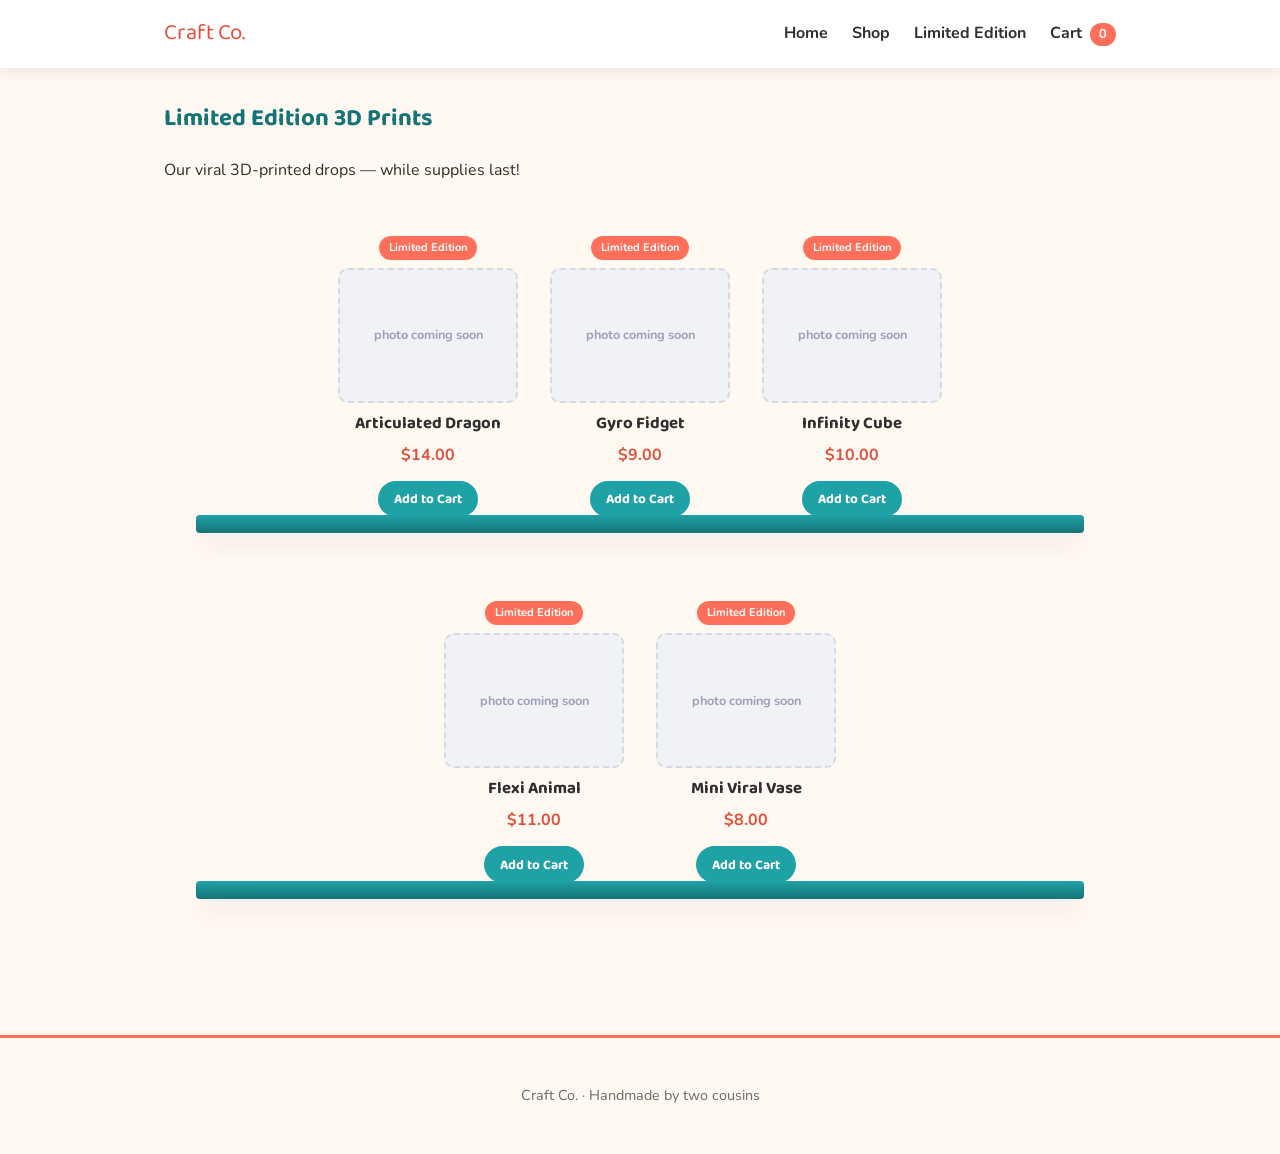
==== limited.html @ 9175ce08 "Build Craft Co.: catalog, cart, order form, limited edition shelves, live hosting A craft business s" ====
<!DOCTYPE html>
<html lang="en">
<head>
  <meta charset="UTF-8" />
  <meta name="viewport" content="width=device-width, initial-scale=1.0" />
  <title>Limited Edition · Craft Co.</title>
  <link rel="preconnect" href="https://fonts.googleapis.com" />
  <link href="https://fonts.googleapis.com/css2?family=Baloo+2:wght@600;700&family=Nunito:wght@400;700&display=swap" rel="stylesheet" />
  <link rel="stylesheet" href="style.css" />
</head>
<body>

  <header class="site-header">
    <div class="nav-inner">
      <a class="site-title" href="index.html">Craft Co.</a>
      <nav class="site-nav">
        <a href="index.html">Home</a>
        <a href="shop.html">Shop</a>
        <a href="limited.html">Limited Edition</a>
        <a href="order.html">Cart <span class="cart-badge cart-count">0</span></a>
      </nav>
    </div>
  </header>

  <main>
    <section>
      <h1>Limited Edition 3D Prints</h1>
      <p>Our viral 3D-printed drops — while supplies last!</p>
      <div id="shelves"></div>
    </section>
  </main>

  <footer class="site-footer">
    <p>Craft Co. &middot; Handmade by two cousins</p>
  </footer>

  <script src="app.js"></script>
</body>
</html>
---- style.css ----
/* ──────────────────────────────────────────────
   COLORS & FONTS
   ────────────────────────────────────────────── */
:root {
  --teal: #1fa2a6;
  --teal-dark: #157477;
  --coral: #ff6f59;
  --coral-dark: #e0503c;
  --cream: #fff9f2;
  --white: #ffffff;
  --text: #2f2f2f;
  --text-light: #6b6b6b;
  --radius: 16px;
  --shadow: 0 4px 14px rgba(0, 0, 0, 0.08);
}

* {
  box-sizing: border-box;
}

body {
  margin: 0;
  font-family: "Nunito", sans-serif;
  background: var(--cream);
  color: var(--text);
  line-height: 1.6;
}

h1, h2, h3 {
  font-family: "Baloo 2", cursive;
  color: var(--teal-dark);
  margin-top: 0;
}

a {
  color: var(--teal-dark);
}

/* ── Header / Nav ── */
.site-header {
  background: var(--white);
  box-shadow: var(--shadow);
  position: sticky;
  top: 0;
  z-index: 10;
}

.nav-inner {
  max-width: 1000px;
  margin: 0 auto;
  padding: 1rem 1.5rem;
  display: flex;
  align-items: center;
  justify-content: space-between;
  flex-wrap: wrap;
  gap: 0.75rem;
}

.site-title {
  font-family: "Baloo 2", cursive;
  font-size: 1.4rem;
  color: var(--coral-dark);
  text-decoration: none;
}

.site-nav a {
  margin-left: 1.25rem;
  text-decoration: none;
  font-weight: 700;
  color: var(--text);
}

.site-nav a:hover {
  color: var(--coral);
}

.cart-badge {
  background: var(--coral);
  color: var(--white);
  border-radius: 999px;
  padding: 0.15rem 0.55rem;
  font-size: 0.8rem;
  margin-left: 0.3rem;
}

/* ── Buttons ── */
.btn {
  display: inline-block;
  padding: 0.8rem 1.75rem;
  border-radius: 999px;
  border: none;
  font-family: "Baloo 2", cursive;
  font-weight: 700;
  font-size: 1.05rem;
  cursor: pointer;
  text-decoration: none;
}

.btn-primary {
  background: var(--coral);
  color: var(--white);
}

.btn-secondary {
  background: var(--teal);
  color: var(--white);
}

.btn-small {
  padding: 0.45rem 1rem;
  font-size: 0.85rem;
}

/* ── Layout ── */
main {
  max-width: 1000px;
  margin: 0 auto;
  padding: 2rem 1.5rem 4rem;
}

.hero {
  text-align: center;
  background: var(--white);
  border-radius: var(--radius);
  box-shadow: var(--shadow);
  padding: 2.5rem 2rem;
  border-top: 6px solid var(--coral);
}

.hero p {
  color: var(--text-light);
  font-size: 1.05rem;
  max-width: 550px;
  margin: 0.5rem auto 1.5rem;
}

.hero-buttons {
  display: flex;
  gap: 1rem;
  justify-content: center;
  flex-wrap: wrap;
}

/* ── Crafters row ── */
.crafters-row {
  display: flex;
  gap: 1.5rem;
  flex-wrap: wrap;
  margin-top: 1.5rem;
}

.crafter-card {
  flex: 1 1 260px;
  background: var(--white);
  border-radius: var(--radius);
  box-shadow: var(--shadow);
  padding: 1.5rem;
  text-align: center;
  border-top: 4px solid var(--teal);
}

.crafter-card h3 {
  margin-bottom: 0.4rem;
}

/* ── Product grid ── */
.product-grid {
  display: grid;
  grid-template-columns: repeat(auto-fill, minmax(200px, 1fr));
  gap: 1.25rem;
  margin-top: 1.5rem;
}

.product-card {
  background: var(--white);
  border-radius: var(--radius);
  box-shadow: var(--shadow);
  padding: 1.25rem;
  text-align: center;
  border-top: 4px solid var(--coral);
}

.product-photo {
  width: 100%;
  aspect-ratio: 4 / 3;
  background: #f0f2f5;
  border: 2px dashed #d4d9e2;
  border-radius: 10px;
  display: flex;
  align-items: center;
  justify-content: center;
  color: #9aa1b8;
  font-size: 0.8rem;
  font-weight: 700;
  margin-bottom: 0.6rem;
}

.product-name {
  font-family: "Baloo 2", cursive;
  font-weight: 700;
  font-size: 1.05rem;
}

.product-maker {
  font-size: 0.8rem;
  color: var(--text-light);
  margin-bottom: 0.3rem;
}

.product-price {
  color: var(--coral-dark);
  font-weight: 700;
  margin: 0.3rem 0 0.8rem;
}

/* ── Limited Edition floating shelves ── */
.shelf {
  margin: 3.5rem 0 4.5rem;
}

.shelf-items {
  display: flex;
  gap: 2rem;
  justify-content: center;
  flex-wrap: wrap;
  padding: 0 1rem;
  position: relative;
  z-index: 2;
}

.shelf-item {
  width: 180px;
  text-align: center;
  transform: translateY(-6px);
}

.shelf-item .product-photo {
  margin-bottom: 0.5rem;
}

.limited-badge {
  display: inline-block;
  background: var(--coral);
  color: var(--white);
  font-size: 0.7rem;
  font-weight: 700;
  padding: 0.2rem 0.6rem;
  border-radius: 999px;
  margin-bottom: 0.5rem;
}

.shelf-bar {
  height: 18px;
  margin: -0.5rem 2rem 0;
  background: linear-gradient(180deg, var(--teal), var(--teal-dark));
  border-radius: 4px;
  box-shadow: 0 18px 20px -8px rgba(0, 0, 0, 0.35);
  position: relative;
  z-index: 1;
}

/* ── Cart / order page ── */
.cart-list {
  background: var(--white);
  border-radius: var(--radius);
  box-shadow: var(--shadow);
  padding: 1.5rem;
  margin-bottom: 1.5rem;
}

.cart-item {
  display: flex;
  align-items: center;
  justify-content: space-between;
  gap: 1rem;
  padding: 0.75rem 0;
  border-bottom: 2px dashed #eee;
}

.cart-item:last-child {
  border-bottom: none;
}

.cart-item-name {
  font-weight: 700;
}

.cart-item-controls {
  display: flex;
  align-items: center;
  gap: 0.5rem;
}

.qty-btn {
  width: 28px;
  height: 28px;
  border-radius: 50%;
  border: 2px solid var(--teal);
  background: var(--white);
  color: var(--teal-dark);
  font-weight: 700;
  cursor: pointer;
}

.cart-total {
  display: flex;
  justify-content: space-between;
  font-family: "Baloo 2", cursive;
  font-weight: 700;
  font-size: 1.2rem;
  padding-top: 1rem;
  border-top: 3px solid var(--teal);
}

.empty-state {
  text-align: center;
  color: var(--text-light);
  padding: 2rem;
}

.pay-note {
  background: #fff4e0;
  border: 2px dashed var(--coral);
  border-radius: var(--radius);
  padding: 1rem 1.25rem;
  font-weight: 700;
  text-align: center;
  margin-bottom: 1.5rem;
}

/* ── Forms ── */
form {
  background: var(--white);
  border-radius: var(--radius);
  box-shadow: var(--shadow);
  padding: 2rem;
}

.form-group {
  margin-bottom: 1.25rem;
}

.form-row {
  display: flex;
  gap: 1.25rem;
  flex-wrap: wrap;
}

.form-row .form-group {
  flex: 1 1 200px;
}

label {
  display: block;
  font-weight: 700;
  margin-bottom: 0.4rem;
}

input,
textarea,
select {
  width: 100%;
  padding: 0.65rem 0.75rem;
  border: 2px solid #dcdfe6;
  border-radius: 10px;
  font-family: "Nunito", sans-serif;
  font-size: 1rem;
}

input:focus,
textarea:focus,
select:focus {
  outline: none;
  border-color: var(--teal);
}

textarea {
  resize: vertical;
  min-height: 90px;
}

.form-error {
  color: var(--coral-dark);
  font-weight: 700;
  margin-top: 1rem;
}

.hidden {
  display: none !important;
}

/* ── Footer ── */
.site-footer {
  text-align: center;
  padding: 2rem 1.5rem;
  color: var(--text-light);
  font-size: 0.9rem;
  border-top: 3px solid var(--coral);
}

@media (max-width: 600px) {
  .nav-inner {
    flex-direction: column;
    align-items: flex-start;
  }

  .site-nav a {
    margin-left: 0;
    margin-right: 1rem;
  }
}
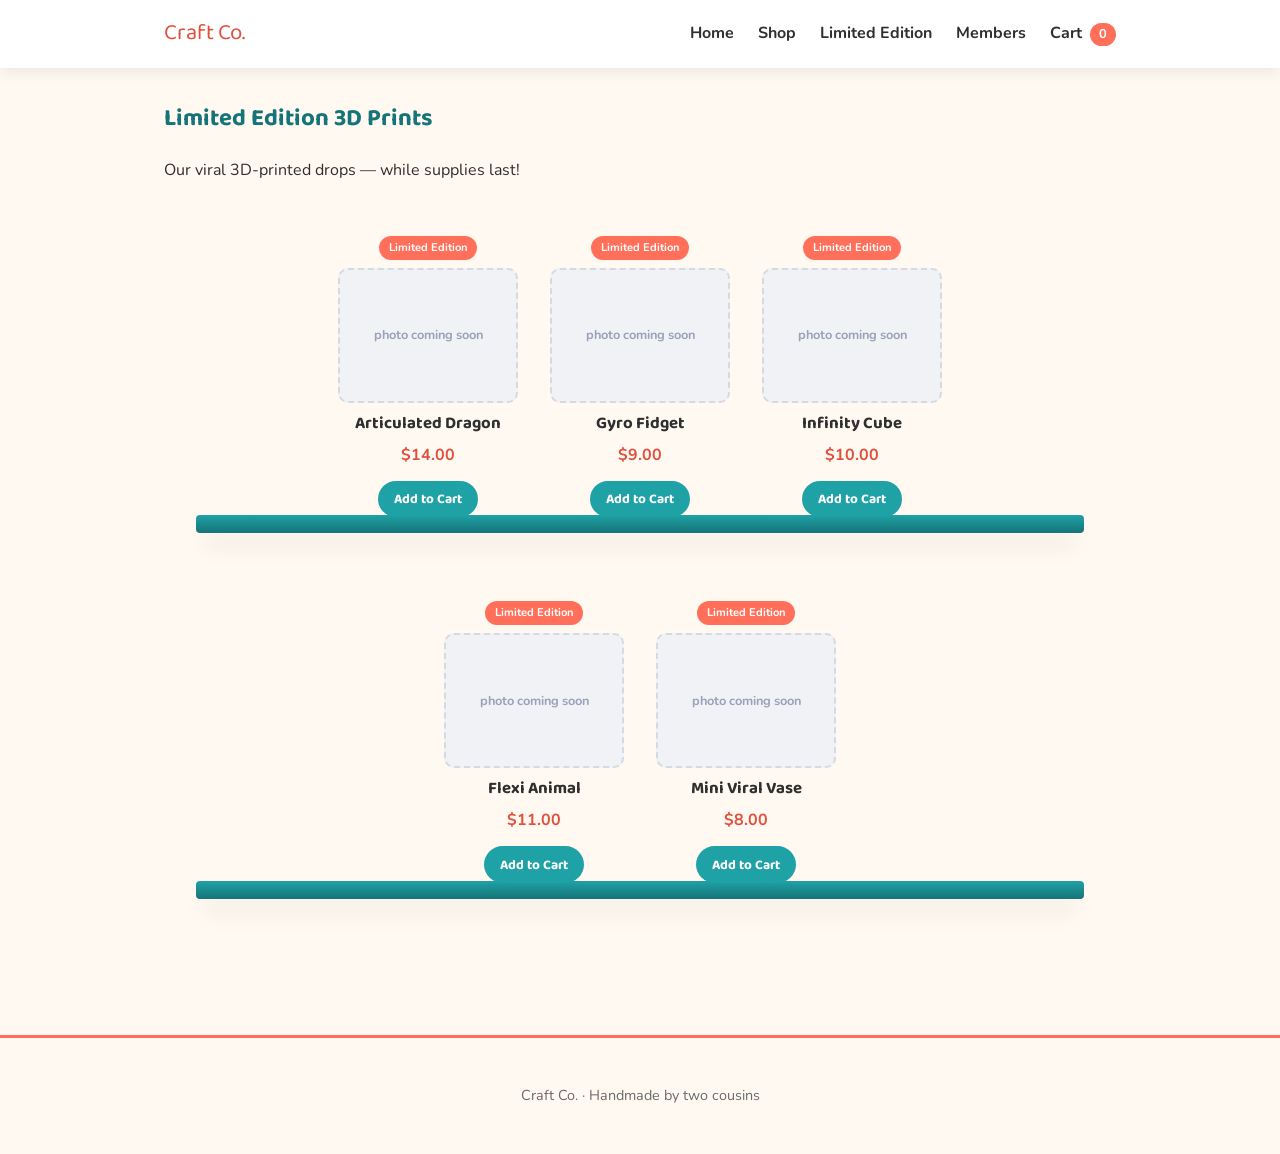
==== commit 6aa52acb: "Add Members rewards page (1 point per $1, 25 points = $2 off) New Members page shows a points balanc" ====
--- a/limited.html
+++ b/limited.html
@@ -17,6 +17,7 @@
         <a href="index.html">Home</a>
         <a href="shop.html">Shop</a>
         <a href="limited.html">Limited Edition</a>
+        <a href="members.html">Members</a>
         <a href="order.html">Cart <span class="cart-badge cart-count">0</span></a>
       </nav>
     </div>
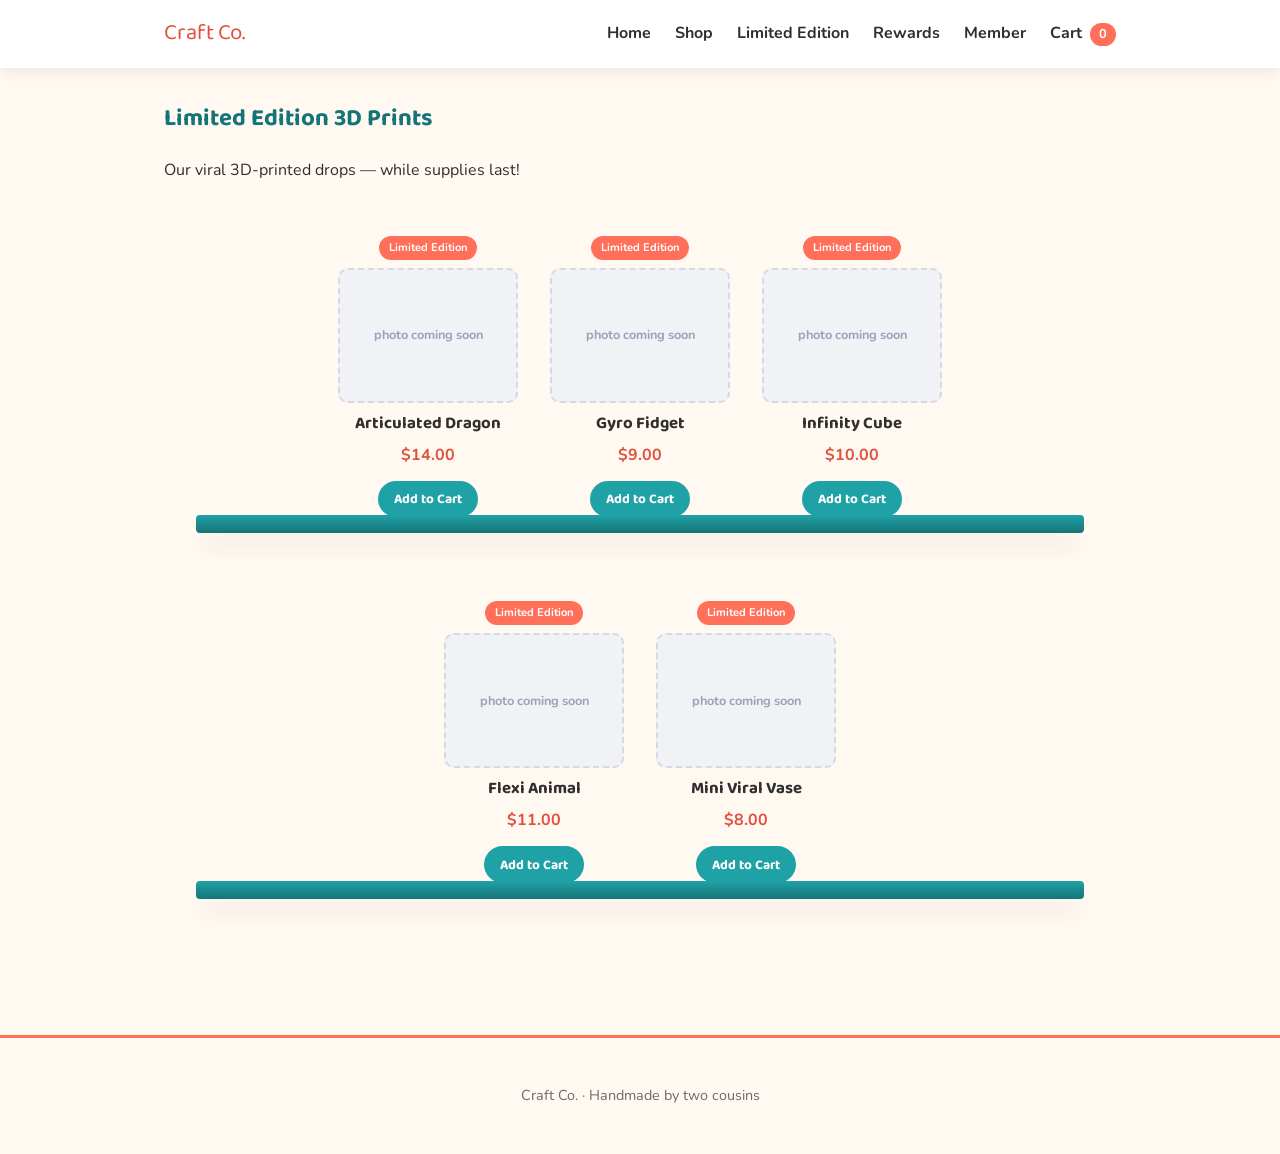
==== commit e9170ab5: "Add paid membership page, S'mores Squishy, and cancellation flow New dedicated member.html page: $10" ====
--- a/limited.html
+++ b/limited.html
@@ -17,7 +17,8 @@
         <a href="index.html">Home</a>
         <a href="shop.html">Shop</a>
         <a href="limited.html">Limited Edition</a>
-        <a href="members.html">Members</a>
+        <a href="members.html">Rewards</a>
+        <a href="member.html">Member</a>
         <a href="order.html">Cart <span class="cart-badge cart-count">0</span></a>
       </nav>
     </div>
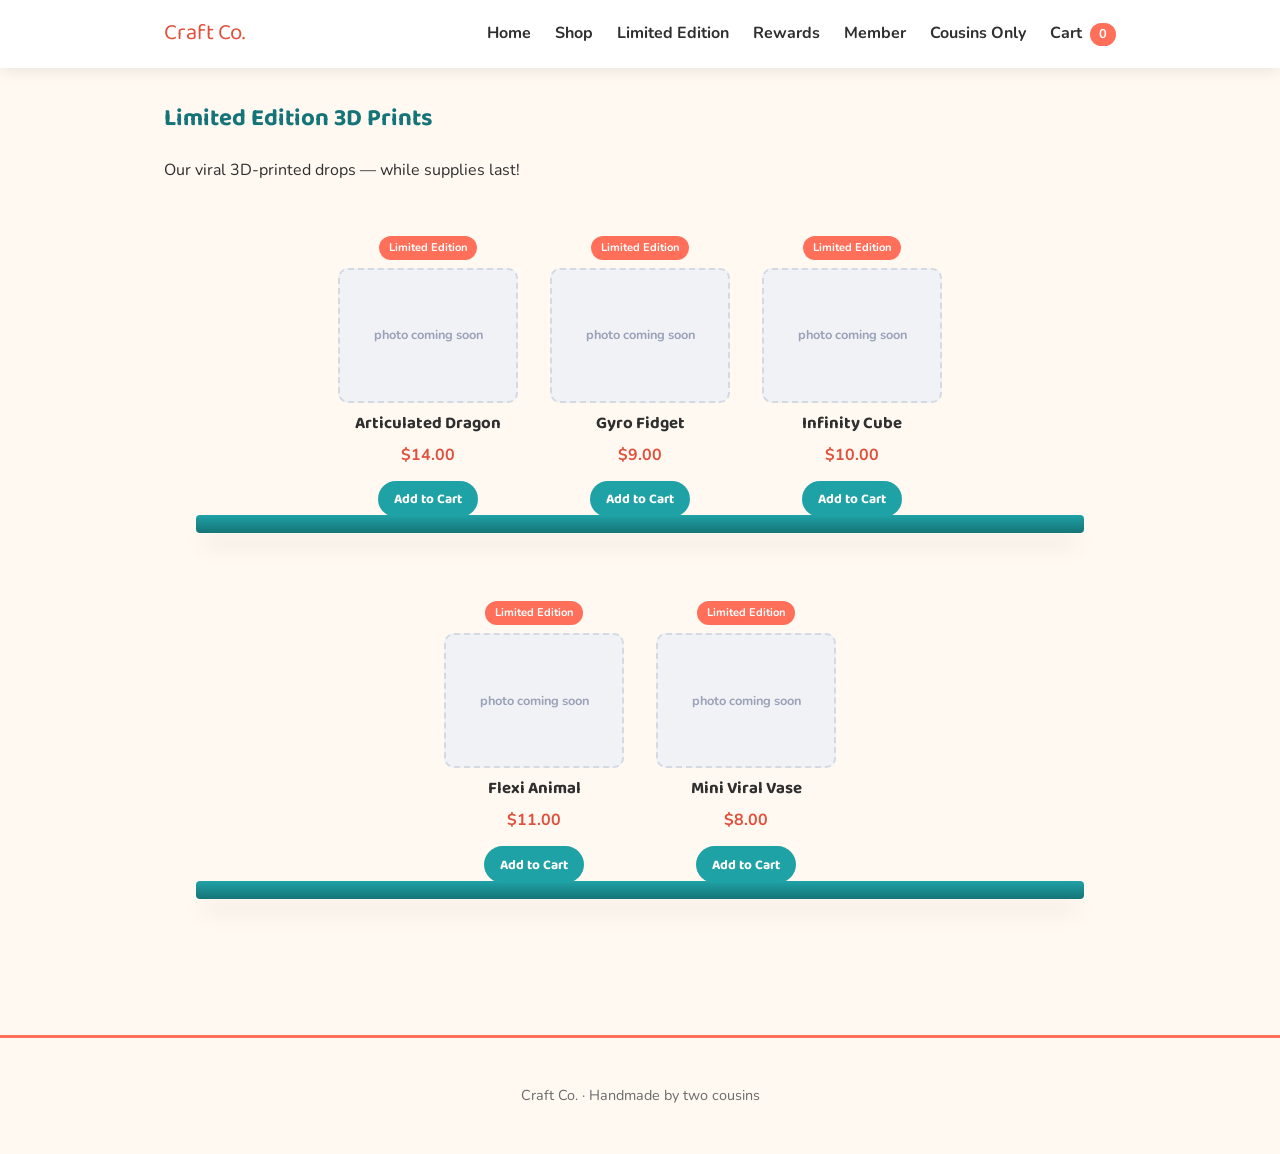
==== commit 9ee87953: "Add passcode-gated Cousins Only private notes page Same lightweight passcode pattern as the babysitt" ====
--- a/limited.html
+++ b/limited.html
@@ -19,6 +19,7 @@
         <a href="limited.html">Limited Edition</a>
         <a href="members.html">Rewards</a>
         <a href="member.html">Member</a>
+        <a href="private.html">Cousins Only</a>
         <a href="order.html">Cart <span class="cart-badge cart-count">0</span></a>
       </nav>
     </div>
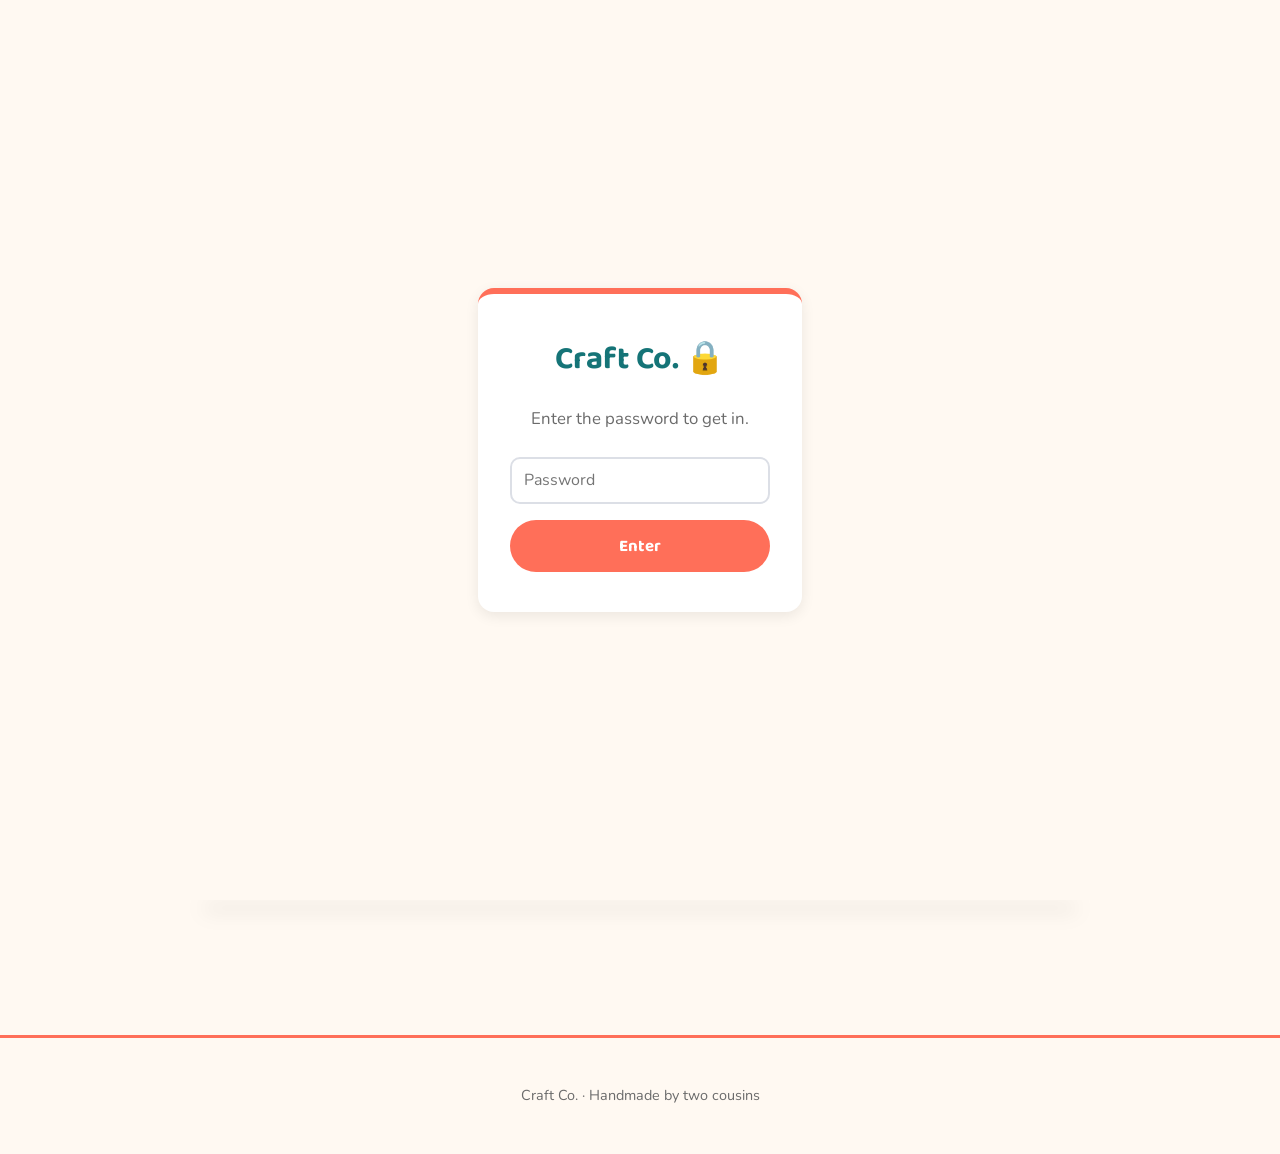
==== commit 10fac43b: "Add a site-wide password gate covering every page" ====
--- a/limited.html
+++ b/limited.html
@@ -9,6 +9,19 @@
   <link rel="stylesheet" href="style.css" />
 </head>
 <body>
+
+  <div id="site-gate" class="site-gate">
+    <div class="hero" style="max-width: 340px;">
+      <h1>Craft Co. 🔒</h1>
+      <p>Enter the password to get in.</p>
+      <form id="site-gate-form" style="max-width: 260px; margin: 0 auto; box-shadow: none; padding: 0; background: none;">
+        <input type="password" id="site-gate-input" placeholder="Password" required />
+        <button type="submit" class="btn btn-primary" style="margin-top: 1rem; width: 100%;">Enter</button>
+        <p id="site-gate-error" class="hidden form-error"></p>
+      </form>
+    </div>
+  </div>
+
 
   <header class="site-header">
     <div class="nav-inner">
--- a/style.css
+++ b/style.css
@@ -18,6 +18,18 @@
   box-sizing: border-box;
 }
 
+/* ── Site-wide password gate (covers the whole page until unlocked) ── */
+.site-gate {
+  position: fixed;
+  inset: 0;
+  z-index: 9999;
+  background: var(--cream);
+  display: flex;
+  align-items: center;
+  justify-content: center;
+  padding: 1.5rem;
+}
+
 body {
   margin: 0;
   font-family: "Nunito", sans-serif;
@@ -326,6 +338,178 @@
   font-weight: 700;
   text-align: center;
   margin-bottom: 1.5rem;
+}
+
+/* ── Text thread (private.html) ── */
+.chat-thread {
+  height: 380px;
+  overflow-y: auto;
+  background: #f0f2f5;
+  border-radius: var(--radius);
+  padding: 1rem;
+  margin: 1rem 0;
+  display: flex;
+  flex-direction: column;
+  gap: 0.5rem;
+  text-align: left;
+}
+
+.chat-message {
+  max-width: 75%;
+  padding: 0.55rem 0.85rem;
+  border-radius: 16px;
+  font-size: 0.95rem;
+  line-height: 1.35;
+  word-wrap: break-word;
+}
+
+.chat-message .chat-sender {
+  font-size: 0.7rem;
+  font-weight: 700;
+  opacity: 0.7;
+  margin-bottom: 0.1rem;
+}
+
+.chat-message.mine {
+  align-self: flex-end;
+  background: var(--teal);
+  color: var(--white);
+  border-bottom-right-radius: 4px;
+}
+
+.chat-message.theirs {
+  align-self: flex-start;
+  background: var(--white);
+  color: var(--text);
+  border-bottom-left-radius: 4px;
+  box-shadow: var(--shadow);
+}
+
+.emoji-row {
+  display: flex;
+  gap: 0.5rem;
+  justify-content: center;
+  flex-wrap: wrap;
+  margin-bottom: 0.75rem;
+}
+
+.emoji-btn {
+  border: none;
+  background: var(--white);
+  box-shadow: var(--shadow);
+  border-radius: 999px;
+  width: 40px;
+  height: 40px;
+  font-size: 1.2rem;
+  cursor: pointer;
+}
+
+.chat-input-row {
+  display: flex;
+  gap: 0.75rem;
+  box-shadow: none;
+  background: none;
+  padding: 0;
+}
+
+.chat-input-row input {
+  flex: 1;
+  border-radius: 999px;
+}
+
+.chat-message {
+  position: relative;
+  cursor: pointer;
+}
+
+.chat-heart {
+  position: absolute;
+  bottom: -10px;
+  right: 6px;
+  font-size: 0.9rem;
+}
+
+.chat-delete-btn {
+  position: absolute;
+  top: -8px;
+  left: -8px;
+  width: 20px;
+  height: 20px;
+  border-radius: 50%;
+  border: none;
+  background: var(--coral);
+  color: var(--white);
+  font-size: 0.65rem;
+  line-height: 1;
+  cursor: pointer;
+  display: none;
+}
+
+.chat-message.mine:hover .chat-delete-btn {
+  display: block;
+}
+
+.poll-option {
+  display: block;
+  width: 100%;
+  text-align: left;
+  margin-top: 0.4rem;
+  padding: 0.4rem 0.6rem;
+  border-radius: 10px;
+  border: 2px solid rgba(255, 255, 255, 0.5);
+  background: rgba(255, 255, 255, 0.15);
+  color: inherit;
+  font-family: "Nunito", sans-serif;
+  font-size: 0.85rem;
+  cursor: pointer;
+}
+
+.chat-message.theirs .poll-option {
+  border-color: var(--teal);
+  background: var(--cream);
+}
+
+.poll-option.picked {
+  background: var(--teal);
+  color: var(--white);
+  border-color: var(--teal-dark);
+}
+
+.poll-form {
+  display: flex;
+  flex-direction: column;
+  gap: 0.6rem;
+  max-width: 320px;
+  margin: 0.75rem auto 0;
+  box-shadow: none;
+  background: none;
+  padding: 0;
+}
+
+.call-bar {
+  display: flex;
+  align-items: center;
+  justify-content: center;
+  gap: 0.75rem;
+  background: var(--teal);
+  color: var(--white);
+  border-radius: 999px;
+  padding: 0.6rem 1rem;
+  margin-bottom: 0.75rem;
+  font-weight: 700;
+}
+
+.call-bar.call-bar-error {
+  background: var(--coral-dark);
+}
+
+#remote-video {
+  width: 100%;
+  max-width: 420px;
+  border-radius: var(--radius);
+  margin: 0.75rem auto;
+  display: block;
+  box-shadow: var(--shadow);
 }
 
 /* ── Forms ── */
